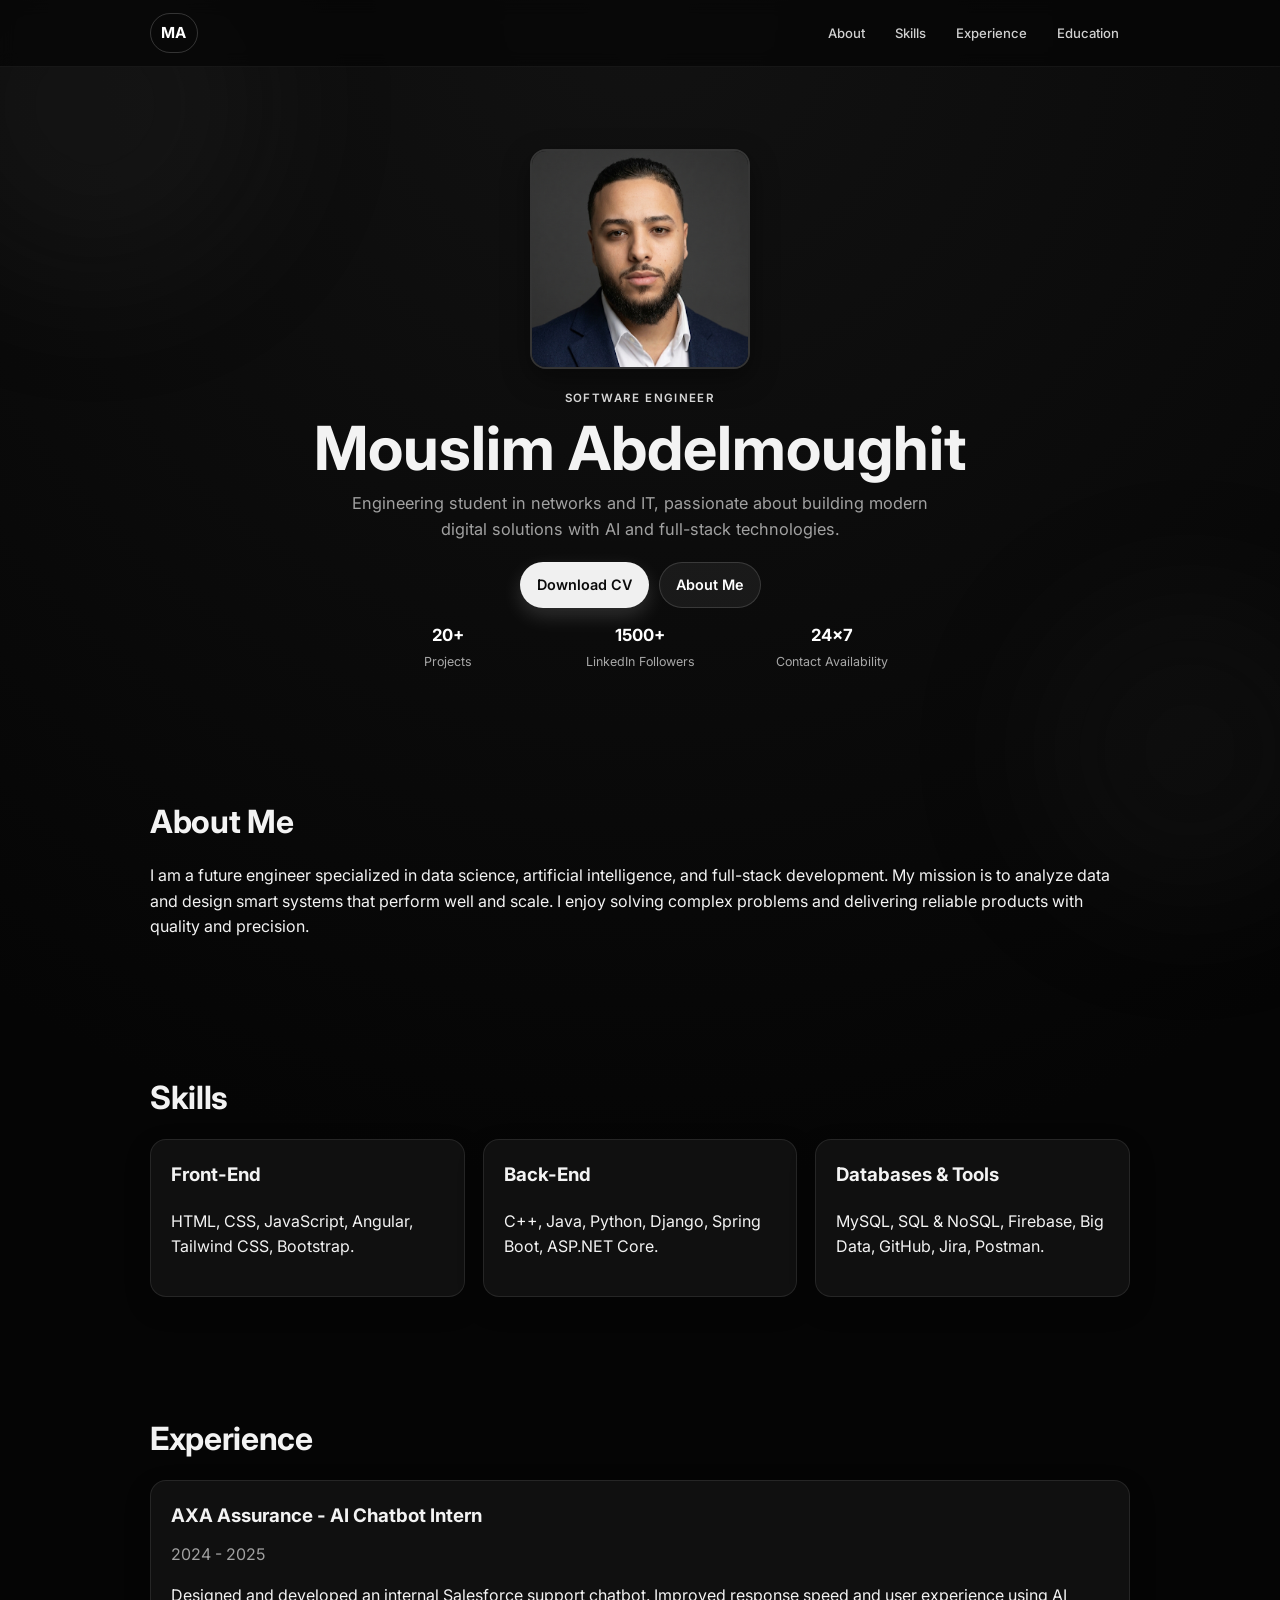
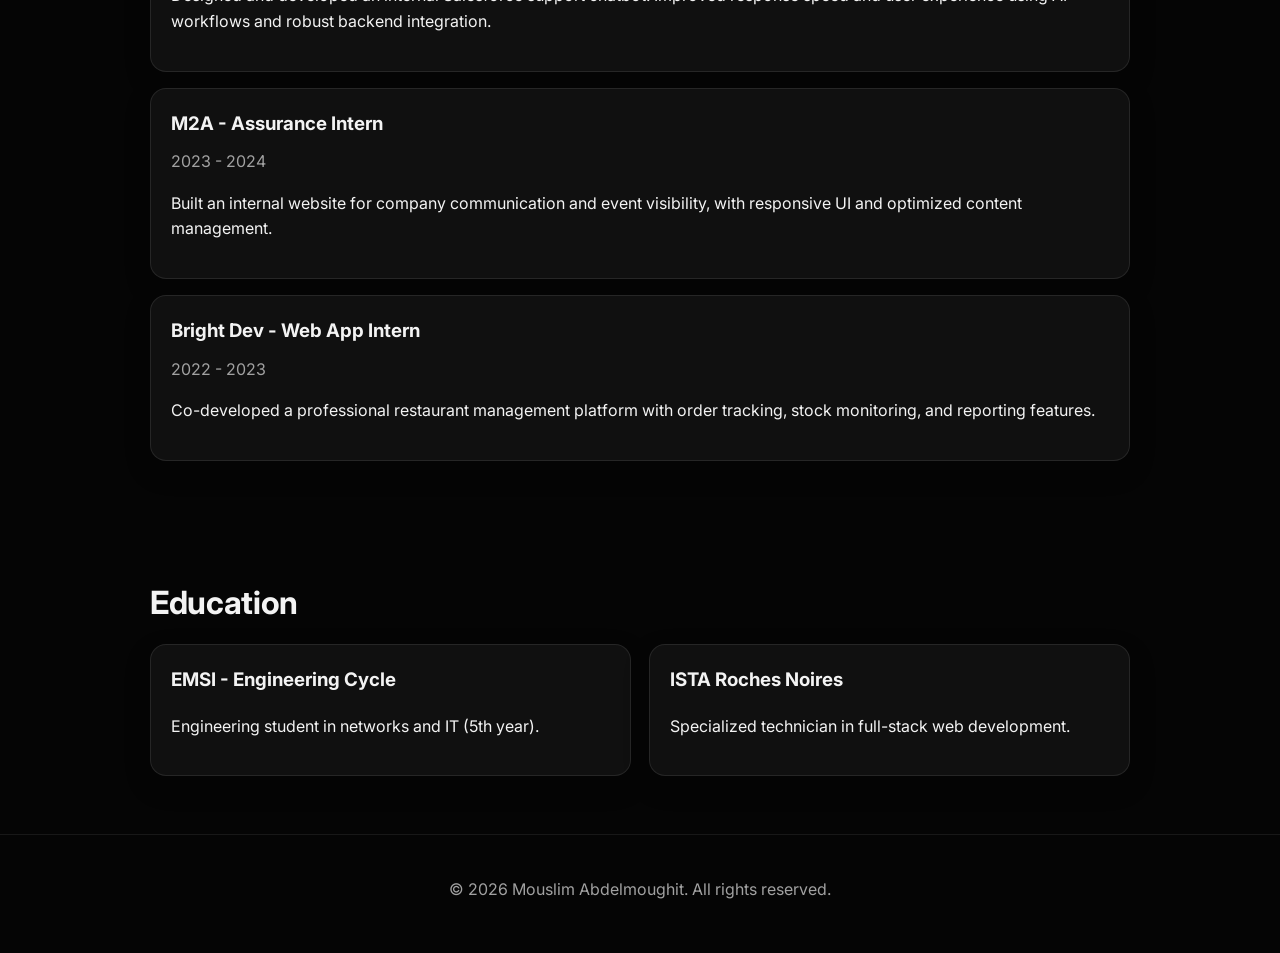
==== index.html @ f0e0a93f "Initial portfolio upload Made-with: Cursor" ====
<!DOCTYPE html>
<html lang="en">
  <head>
    <meta charset="UTF-8" />
    <meta name="viewport" content="width=device-width, initial-scale=1.0" />
    <title>Mouslim Abdelmoughit | Portfolio</title>
    <meta
      name="description"
      content="Portfolio of Mouslim Abdelmoughit - Data, AI, and Full-Stack engineer."
    />
    <link rel="preconnect" href="https://fonts.googleapis.com" />
    <link rel="preconnect" href="https://fonts.gstatic.com" crossorigin />
    <link
      href="https://fonts.googleapis.com/css2?family=Inter:wght@400;500;600;700;800&display=swap"
      rel="stylesheet"
    />
    <link rel="stylesheet" href="style.css" />
  </head>
  <body>
    <div class="bg-orb orb-1"></div>
    <div class="bg-orb orb-2"></div>

    <header class="header">
      <nav class="nav container">
        <a class="logo" href="#home">MA</a>
        <div class="nav-links">
          <a href="#about">About</a>
          <a href="#skills">Skills</a>
          <a href="#experience">Experience</a>
          <a href="#education">Education</a>
        </div>
      </nav>
    </header>

    <main id="home">
      <section class="hero container reveal">
        <div class="hero-photo-wrap">
          <img
            class="hero-photo"
            src="assets/profile.png"
            alt="Portrait of Mouslim Abdelmoughit"
          />
        </div>
        <div class="hero-content">
          <p class="eyebrow">Software Engineer</p>
          <h1>Mouslim Abdelmoughit</h1>
          <p class="hero-subtitle">
            Engineering student in networks and IT, passionate about building
            modern digital solutions with AI and full-stack technologies.
          </p>
          <div class="hero-actions">
            <a class="btn primary" href="assets/Mouslim_Abdelmoughit_CV.pdf" download="Mouslim_Abdelmoughit_CV.pdf">Download CV</a>
            <a
              class="btn secondary"
              href="#about"
              >About Me</a
            >
          </div>
          <div class="hero-stats">
            <div>
              <strong>20+</strong>
              <span>Projects</span>
            </div>
            <div>
              <strong>1500+</strong>
              <span>LinkedIn Followers</span>
            </div>
            <div>
              <strong>24x7</strong>
              <span>Contact Availability</span>
            </div>
          </div>
        </div>
      </section>

      <section id="about" class="section container reveal">
        <h2>About Me</h2>
        <p>
          I am a future engineer specialized in data science, artificial
          intelligence, and full-stack development. My mission is to analyze
          data and design smart systems that perform well and scale. I enjoy
          solving complex problems and delivering reliable products with quality
          and precision.
        </p>
      </section>

      <section id="skills" class="section container reveal">
        <h2>Skills</h2>
        <div class="grid grid-3">
          <article class="card">
            <h3>Front-End</h3>
            <p>HTML, CSS, JavaScript, Angular, Tailwind CSS, Bootstrap.</p>
          </article>
          <article class="card">
            <h3>Back-End</h3>
            <p>C++, Java, Python, Django, Spring Boot, ASP.NET Core.</p>
          </article>
          <article class="card">
            <h3>Databases & Tools</h3>
            <p>
              MySQL, SQL & NoSQL, Firebase, Big Data, GitHub, Jira, Postman.
            </p>
          </article>
        </div>
      </section>

      <section id="experience" class="section container reveal">
        <h2>Experience</h2>
        <div class="timeline">
          <article class="timeline-item card">
            <h3>AXA Assurance - AI Chatbot Intern</h3>
            <p class="muted">2024 - 2025</p>
            <p>
              Designed and developed an internal Salesforce support chatbot.
              Improved response speed and user experience using AI workflows and
              robust backend integration.
            </p>
          </article>
          <article class="timeline-item card">
            <h3>M2A - Assurance Intern</h3>
            <p class="muted">2023 - 2024</p>
            <p>
              Built an internal website for company communication and event
              visibility, with responsive UI and optimized content management.
            </p>
          </article>
          <article class="timeline-item card">
            <h3>Bright Dev - Web App Intern</h3>
            <p class="muted">2022 - 2023</p>
            <p>
              Co-developed a professional restaurant management platform with
              order tracking, stock monitoring, and reporting features.
            </p>
          </article>
        </div>
      </section>

      <section id="education" class="section container reveal">
        <h2>Education</h2>
        <div class="grid grid-2">
          <article class="card">
            <h3>EMSI - Engineering Cycle</h3>
            <p>Engineering student in networks and IT (5th year).</p>
          </article>
          <article class="card">
            <h3>ISTA Roches Noires</h3>
            <p>Specialized technician in full-stack web development.</p>
          </article>
        </div>
      </section>
    </main>

    <footer class="footer">
      <p>© <span id="year"></span> Mouslim Abdelmoughit. All rights reserved.</p>
    </footer>

    <script src="script.js"></script>
  </body>
</html>
---- style.css ----
:root {
  --bg: #050505;
  --bg-soft: #0d0d0d;
  --card: #101010;
  --text: #f3f3f3;
  --muted: #a1a1a1;
  --brand: #f5f5f5;
  --brand-2: #cfcfcf;
  --radius: 16px;
}

* {
  box-sizing: border-box;
}

html {
  scroll-behavior: smooth;
}

body {
  margin: 0;
  font-family: "Inter", sans-serif;
  color: var(--text);
  background: radial-gradient(circle at top, #121212 0%, var(--bg) 45%);
  line-height: 1.6;
  overflow-x: hidden;
}

.container {
  width: min(980px, 92%);
  margin: 0 auto;
}

.bg-orb {
  position: fixed;
  border-radius: 999px;
  filter: blur(70px);
  opacity: 0.18;
  pointer-events: none;
  z-index: -1;
}

.orb-1 {
  width: 350px;
  height: 350px;
  top: -70px;
  left: -80px;
  background: #3b3b3b;
}

.orb-2 {
  width: 300px;
  height: 300px;
  bottom: 0;
  right: -60px;
  background: #2c2c2c;
}

.header {
  position: sticky;
  top: 0;
  z-index: 20;
  backdrop-filter: blur(8px);
  background: rgba(5, 5, 5, 0.7);
  border-bottom: 1px solid rgba(255, 255, 255, 0.06);
}

.nav {
  display: flex;
  align-items: center;
  justify-content: space-between;
  min-height: 66px;
  gap: 16px;
}

.logo {
  font-weight: 700;
  font-size: 0.95rem;
  color: white;
  letter-spacing: 0.02em;
  text-decoration: none;
  border: 1px solid rgba(255, 255, 255, 0.18);
  padding: 7px 10px;
  border-radius: 999px;
}

.nav-links {
  display: flex;
  gap: 8px;
  flex-wrap: wrap;
  justify-content: flex-end;
}

.nav-links a {
  color: #d0d0d0;
  text-decoration: none;
  font-size: 0.82rem;
  font-weight: 500;
  padding: 6px 10px;
  border-radius: 999px;
  border: 1px solid transparent;
  transition: 0.2s ease;
}

.nav-links a:hover {
  color: white;
  border-color: rgba(255, 255, 255, 0.18);
  background: rgba(255, 255, 255, 0.04);
}

.hero {
  text-align: center;
  padding: 82px 0 64px;
  display: grid;
  grid-template-columns: 1fr;
  gap: 20px;
  align-items: center;
}

.hero-photo-wrap {
  display: flex;
  justify-content: center;
}

.hero-photo {
  width: 220px;
  height: 220px;
  object-fit: cover;
  object-position: center 20%;
  border-radius: 16px;
  border: 2px solid rgba(255, 255, 255, 0.16);
  box-shadow: 0 10px 28px rgba(0, 0, 0, 0.42);
}

.eyebrow {
  color: #d6d6d6;
  text-transform: uppercase;
  letter-spacing: 0.12em;
  font-size: 0.72rem;
  font-weight: 600;
  margin: 0 0 8px;
}

h1 {
  font-size: clamp(2rem, 7vw, 3.8rem);
  margin: 0 0 8px;
  line-height: 1.1;
}

.hero-subtitle {
  width: min(600px, 100%);
  margin: 0 auto;
  color: var(--muted);
  font-size: 1.02rem;
}

.hero-actions {
  display: flex;
  justify-content: center;
  gap: 10px;
  flex-wrap: wrap;
  margin-top: 20px;
}

.hero-stats {
  display: grid;
  grid-template-columns: repeat(3, minmax(0, 1fr));
  gap: 16px;
  width: min(560px, 100%);
  margin: 14px auto 0;
}

.hero-stats div {
  text-align: center;
}

.hero-stats strong {
  display: block;
  font-size: 1.05rem;
  color: #ffffff;
}

.hero-stats span {
  font-size: 0.78rem;
  color: #a8a8a8;
}

.btn {
  border: 1px solid rgba(255, 255, 255, 0.14);
  cursor: pointer;
  padding: 10px 16px;
  border-radius: 999px;
  text-decoration: none;
  color: white;
  font-weight: 600;
  font-size: 0.9rem;
  transition: transform 0.18s ease, box-shadow 0.18s ease;
}

.btn:hover {
  transform: translateY(-2px);
}

.btn.primary {
  background: #f0f0f0;
  color: #0a0a0a;
  box-shadow: 0 8px 20px rgba(255, 255, 255, 0.15);
}

.btn.secondary {
  background: rgba(255, 255, 255, 0.06);
  border: 1px solid rgba(255, 255, 255, 0.14);
}

.section {
  padding: 58px 0;
}

h2 {
  font-size: clamp(1.4rem, 3vw, 2rem);
  margin: 0 0 16px;
  letter-spacing: -0.01em;
}

.grid {
  display: grid;
  gap: 18px;
}

.grid-3 {
  grid-template-columns: repeat(3, minmax(0, 1fr));
}

.grid-2 {
  grid-template-columns: repeat(2, minmax(0, 1fr));
}

.card {
  background: var(--card);
  border: 1px solid rgba(255, 255, 255, 0.09);
  border-radius: var(--radius);
  padding: 20px;
  box-shadow: 0 10px 26px rgba(0, 0, 0, 0.22);
}

.card h3 {
  margin-top: 0;
}

.muted {
  color: var(--muted);
  margin-top: -8px;
}

.timeline {
  display: grid;
  gap: 16px;
}

.footer {
  text-align: center;
  color: var(--muted);
  padding: 26px 0 34px;
  border-top: 1px solid rgba(255, 255, 255, 0.08);
}

.reveal {
  opacity: 0;
  transform: translateY(20px);
  transition: 0.6s ease;
}

.reveal.visible {
  opacity: 1;
  transform: translateY(0);
}

@media (max-width: 860px) {
  .hero-stats {
    grid-template-columns: 1fr;
    gap: 8px;
  }

  .grid-3,
  .grid-2 {
    grid-template-columns: 1fr;
  }
}

@media (max-width: 720px) {
  .nav {
    flex-direction: column;
    gap: 10px;
    padding: 10px 0 12px;
  }

  .nav-links {
    flex-wrap: wrap;
    justify-content: center;
  }
}
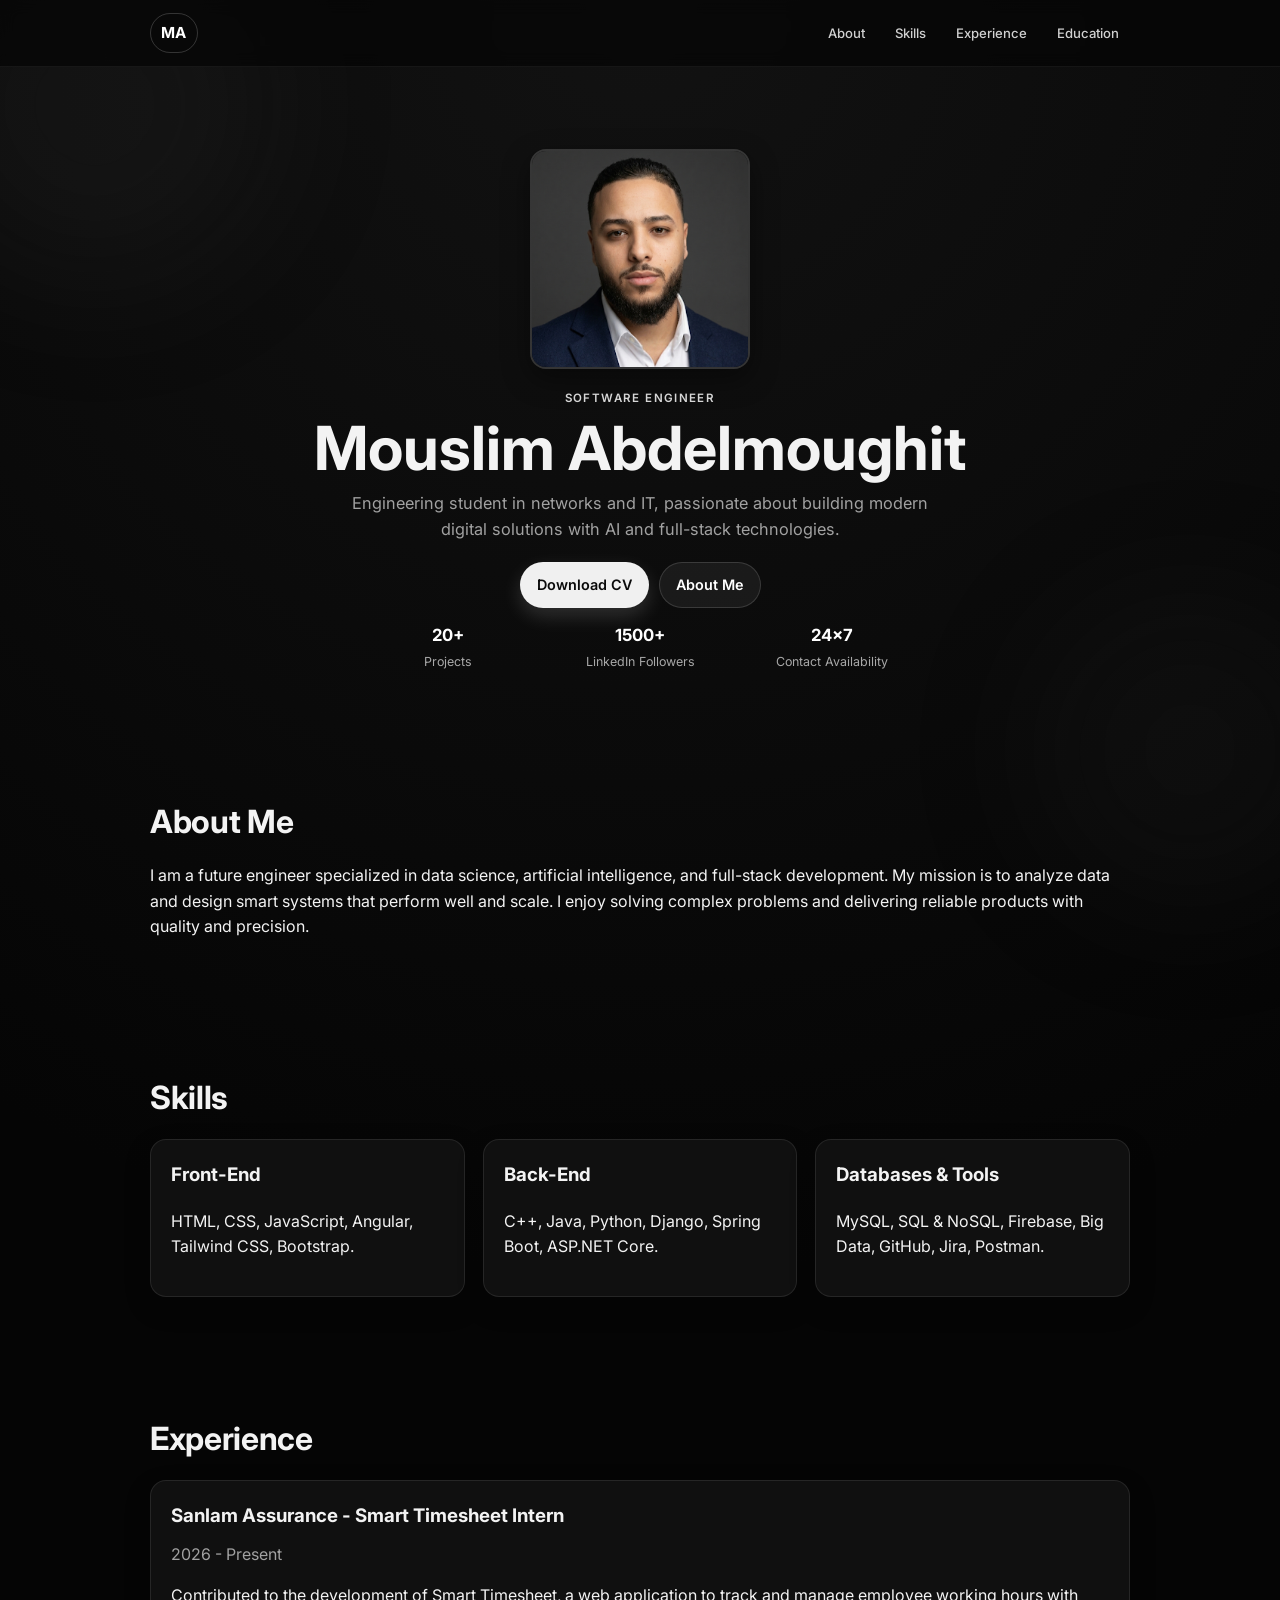
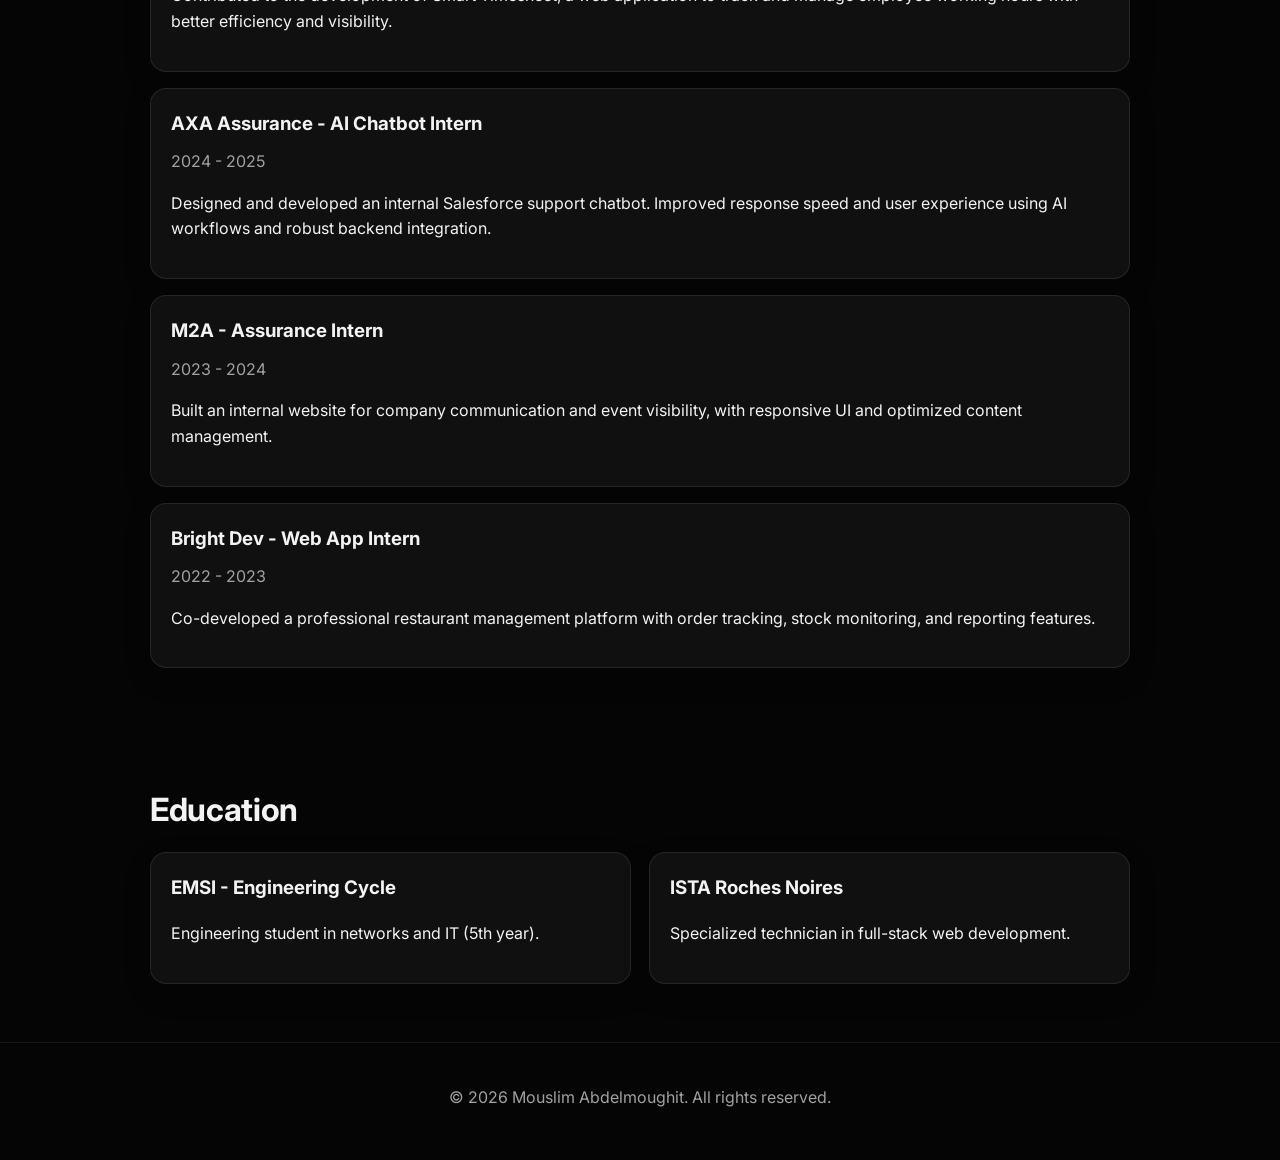
==== commit db7399a0: "Update CV file and add Sanlam internship. Replace the downloadable CV with the new version and inclu" ====
--- a/index.html
+++ b/index.html
@@ -108,6 +108,15 @@
         <h2>Experience</h2>
         <div class="timeline">
           <article class="timeline-item card">
+            <h3>Sanlam Assurance - Smart Timesheet Intern</h3>
+            <p class="muted">2026 - Present</p>
+            <p>
+              Contributed to the development of Smart Timesheet, a web
+              application to track and manage employee working hours with better
+              efficiency and visibility.
+            </p>
+          </article>
+          <article class="timeline-item card">
             <h3>AXA Assurance - AI Chatbot Intern</h3>
             <p class="muted">2024 - 2025</p>
             <p>
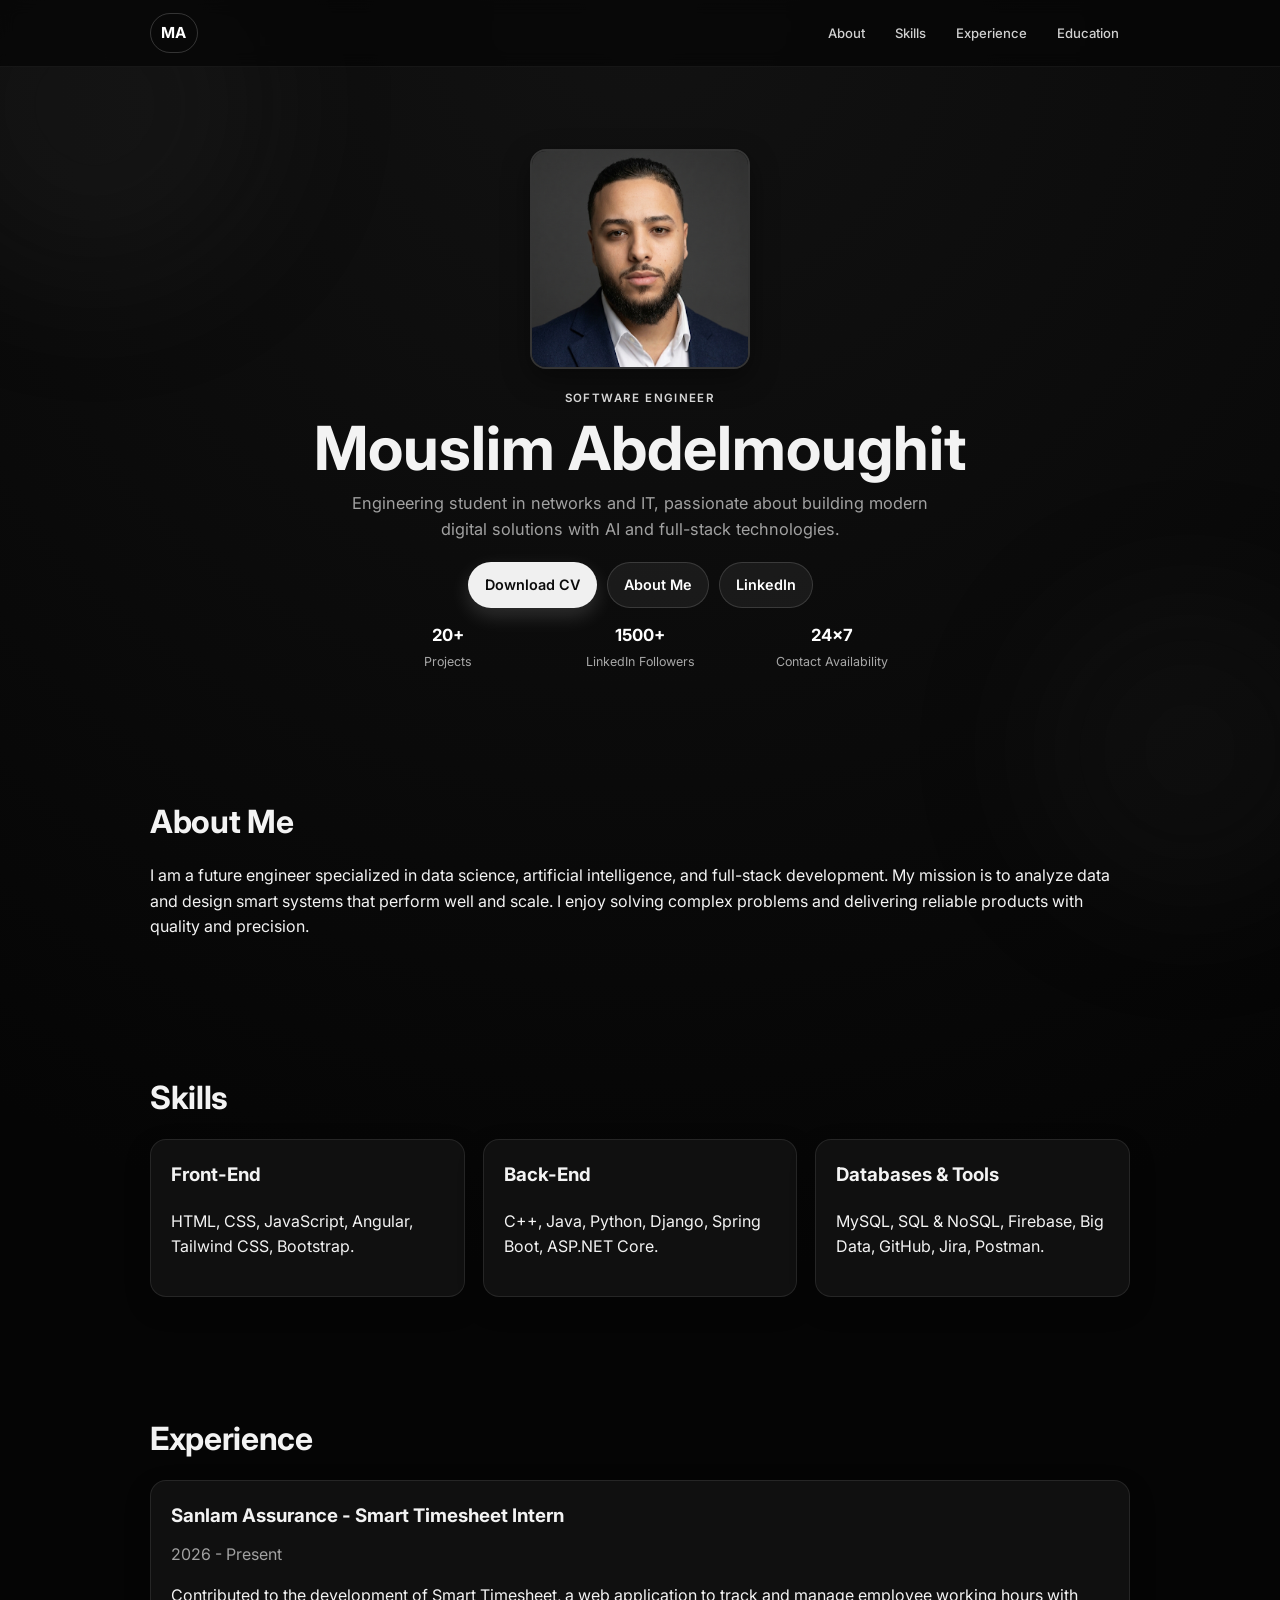
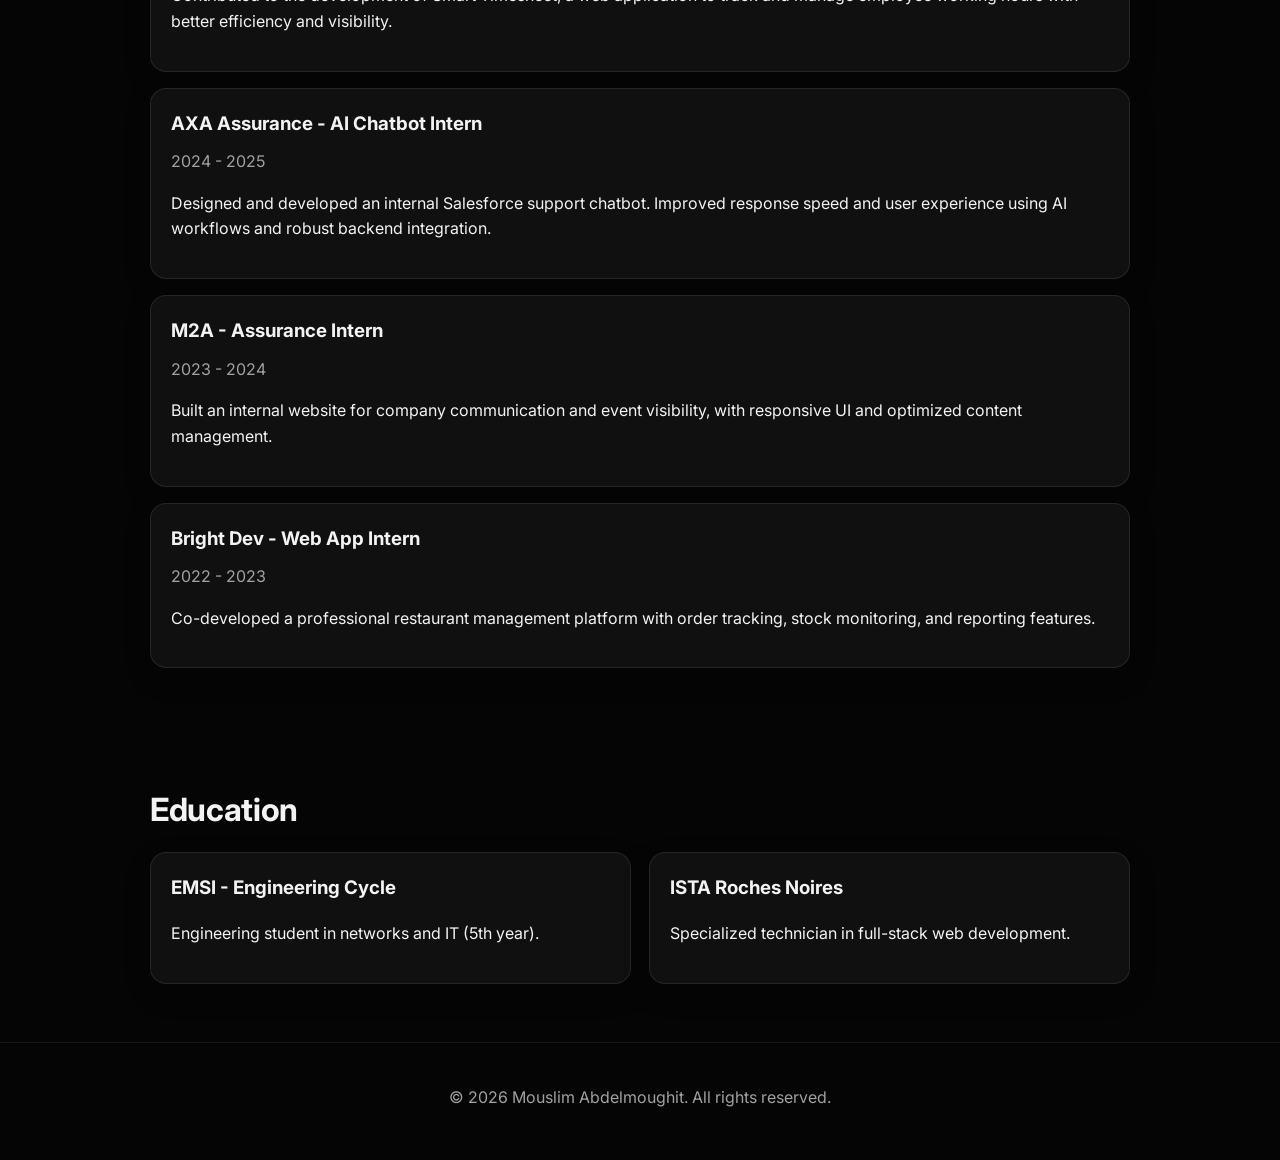
==== commit 9fd7d399: "Add LinkedIn profile link to hero actions. Provide quick access to the portfolio owner's LinkedIn di" ====
--- a/index.html
+++ b/index.html
@@ -54,6 +54,13 @@
               class="btn secondary"
               href="#about"
               >About Me</a
+            >
+            <a
+              class="btn secondary"
+              href="https://www.linkedin.com/in/moughit-mouslim-495965235/"
+              target="_blank"
+              rel="noopener noreferrer"
+              >LinkedIn</a
             >
           </div>
           <div class="hero-stats">
